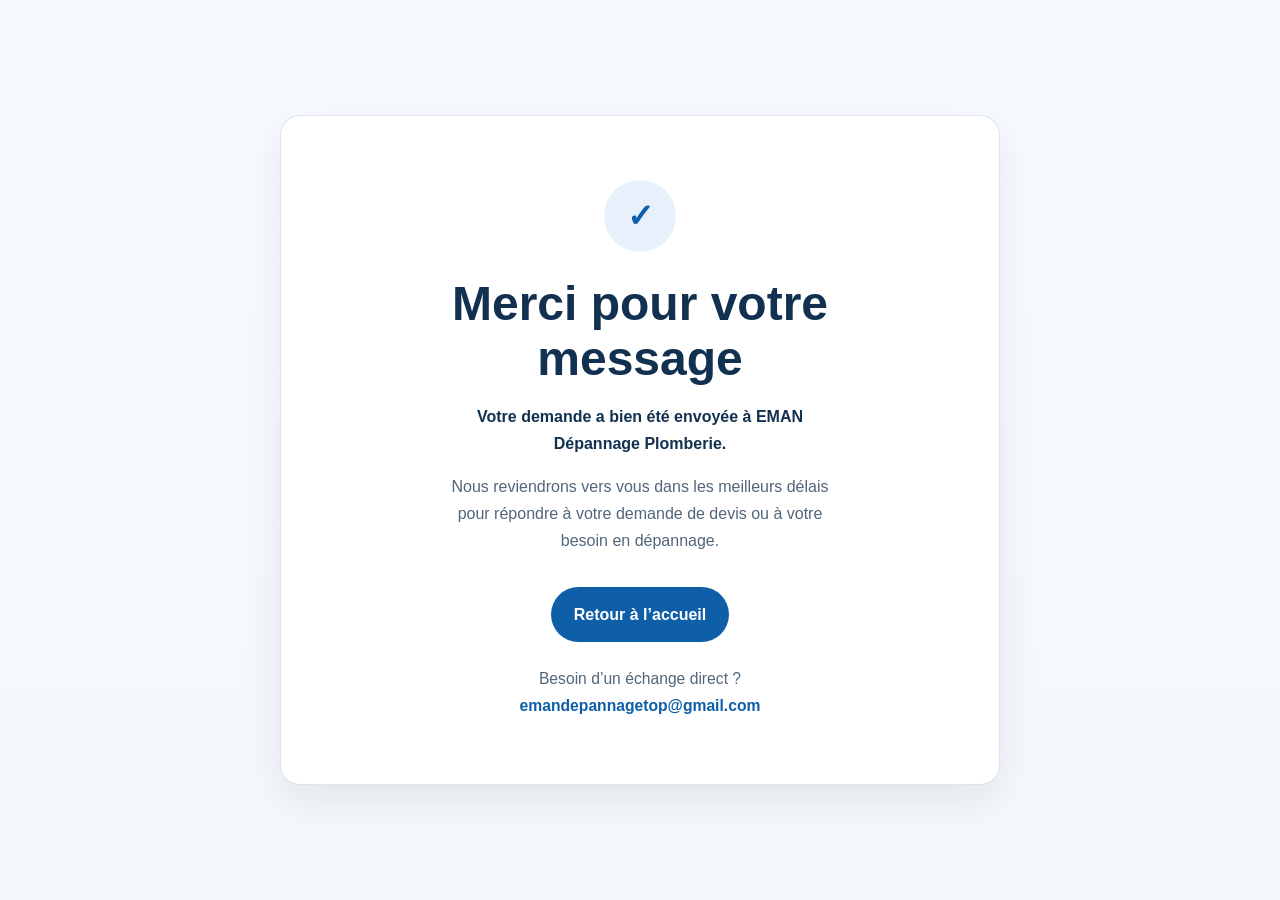
==== thanks.html @ d2430c55 "Enhance website functionality and user experience by adding mobile menu button, updating contact for" ====
<!DOCTYPE html>
<html lang="fr">
<head>
  <meta charset="UTF-8">
  <meta name="viewport" content="width=device-width, initial-scale=1.0">
  <meta name="description" content="Merci pour votre message. EMAN Dépannage Plomberie vous répondra rapidement.">
  <title>Merci | EMAN Dépannage Plomberie</title>
 <style>
    :root {
      --font-display: 'Montserrat', Arial, sans-serif;
      --font-body: 'Inter', Arial, sans-serif;

      --color-bg: #f4f7fb;
      --color-surface: #ffffff;
      --color-text: #12304f;
      --color-text-muted: #52657a;
      --color-primary: #0f5ea8;
      --color-primary-hover: #0b4d89;
      --color-accent: #e8f1fb;
      --color-border: rgba(11, 43, 79, 0.12);
      --color-shadow: rgba(14, 37, 64, 0.08);

      --radius-md: 0.9rem;
      --radius-lg: 1.25rem;
      --radius-full: 999px;

      --space-2: 0.5rem;
      --space-3: 0.75rem;
      --space-4: 1rem;
      --space-5: 1.25rem;
      --space-6: 1.5rem;
      --space-8: 2rem;
      --space-12: 3rem;
      --space-16: 4rem;

      --container: 720px;
      --transition: 180ms ease;
    }

    * {
      box-sizing: border-box;
    }

    body {
      margin: 0;
      min-height: 100vh;
      display: grid;
      place-items: center;
      padding: var(--space-6);
      font-family: var(--font-body);
      line-height: 1.7;
      color: var(--color-text);
      background:
        linear-gradient(180deg, #f7faff 0%, #f4f7fb 100%);
    }

    .card {
      width: min(100%, var(--container));
      background: var(--color-surface);
      border: 1px solid var(--color-border);
      border-radius: var(--radius-lg);
      box-shadow: 0 16px 40px var(--color-shadow);
      padding: clamp(var(--space-8), 6vw, var(--space-16));
      text-align: center;
    }

    .badge {
      display: inline-flex;
      align-items: center;
      justify-content: center;
      width: 4.5rem;
      height: 4.5rem;
      margin-bottom: var(--space-6);
      border-radius: 50%;
      background: var(--color-accent);
      color: var(--color-primary);
      font-size: 2rem;
      font-weight: 800;
      font-family: var(--font-display);
    }

    h1 {
      margin: 0 0 var(--space-4);
      font-family: var(--font-display);
      font-size: clamp(2rem, 4vw, 3rem);
      line-height: 1.15;
    }

    p {
      margin: 0 auto;
      max-width: 46ch;
      color: var(--color-text-muted);
    }

    .lead {
      margin-bottom: var(--space-4);
      color: var(--color-text);
      font-weight: 600;
    }

    .actions {
      display: flex;
      justify-content: center;
      gap: var(--space-3);
      flex-wrap: wrap;
      margin-top: var(--space-8);
    }

    .btn {
      display: inline-flex;
      align-items: center;
      justify-content: center;
      min-height: 48px;
      padding: 0.9rem 1.4rem;
      border-radius: var(--radius-full);
      text-decoration: none;
      font-weight: 700;
      transition: transform var(--transition), background-color var(--transition), color var(--transition), border-color var(--transition);
    }

    .btn:hover,
    .btn:focus-visible {
      transform: translateY(-1px);
    }

    .btn-primary {
      background: var(--color-primary);
      color: #fff;
    }

    .btn-primary:hover,
    .btn-primary:focus-visible {
      background: var(--color-primary-hover);
    }

    .contact-line {
      margin-top: var(--space-6);
      font-size: 0.98rem;
    }

    .contact-line a {
      color: var(--color-primary);
      font-weight: 700;
      text-decoration: none;
    }

    @media (max-width: 560px) {
      .actions {
        flex-direction: column;
      }

      .btn {
        width: 100%;
      }
    }
  </style>
</head>
<body>
  <main class="card">
    <div class="badge" aria-hidden="true">✓</div>
    <h1>Merci pour votre message</h1>
    <p class="lead">Votre demande a bien été envoyée à EMAN Dépannage Plomberie.</p>
    <p>Nous reviendrons vers vous dans les meilleurs délais pour répondre à votre demande de devis ou à votre besoin en dépannage.</p>

    <div class="actions">
      <a class="btn btn-primary" href="index.html">Retour à l’accueil</a>
    </div>

    <p class="contact-line">
      Besoin d’un échange direct ? <a href="mailto:emandepannagetop@gmail.com">emandepannagetop@gmail.com</a>
    </p>
  </main>
</body>
</html>
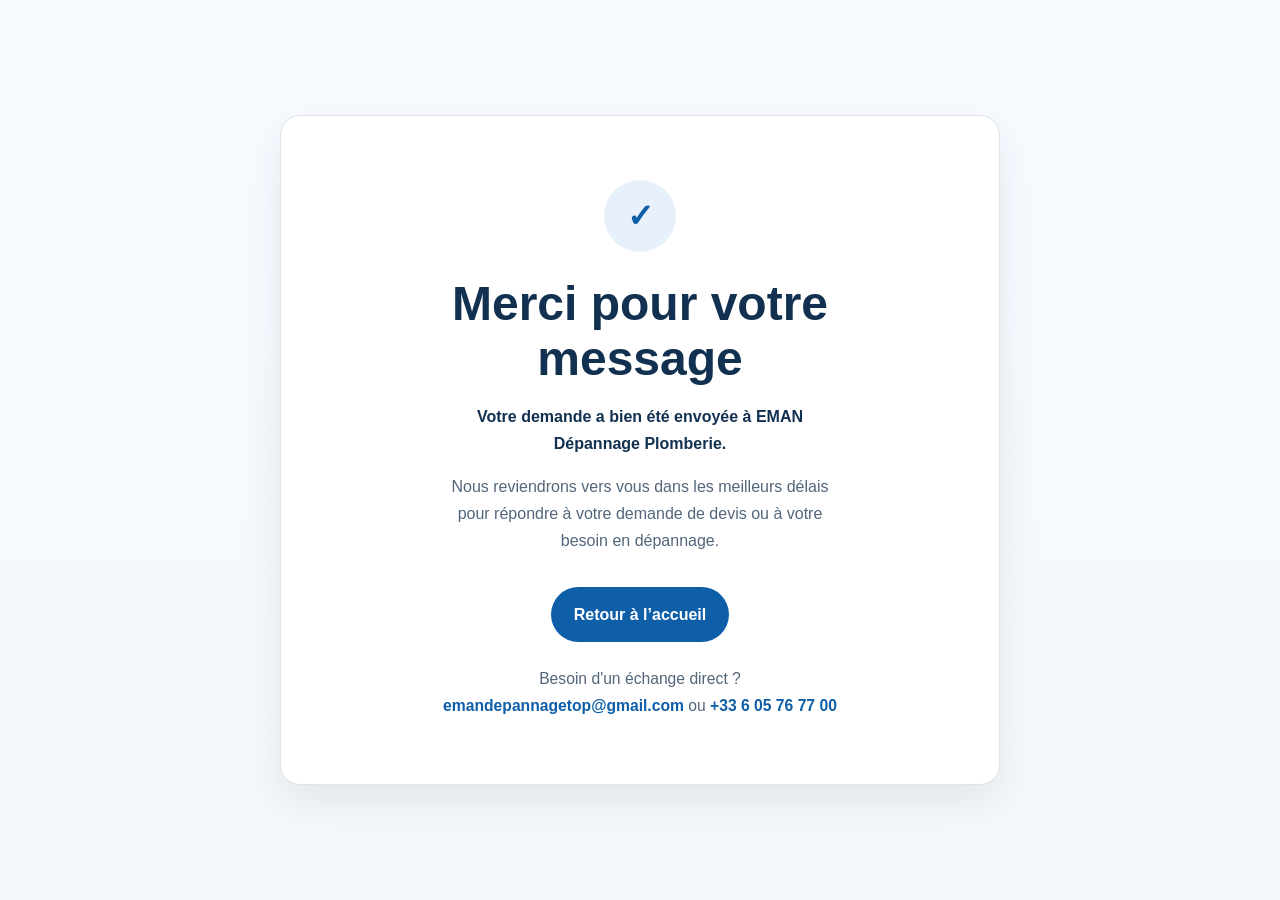
==== commit 996f27dc: "Add phone contact option to contact section and thank you page" ====
--- a/thanks.html
+++ b/thanks.html
@@ -167,7 +167,7 @@
     </div>
 
     <p class="contact-line">
-      Besoin d’un échange direct ? <a href="mailto:emandepannagetop@gmail.com">emandepannagetop@gmail.com</a>
+      Besoin d'un échange direct ? <a href="mailto:emandepannagetop@gmail.com">emandepannagetop@gmail.com</a> ou <a href="tel:+33605767700">+33 6 05 76 77 00</a>
     </p>
   </main>
 </body>
